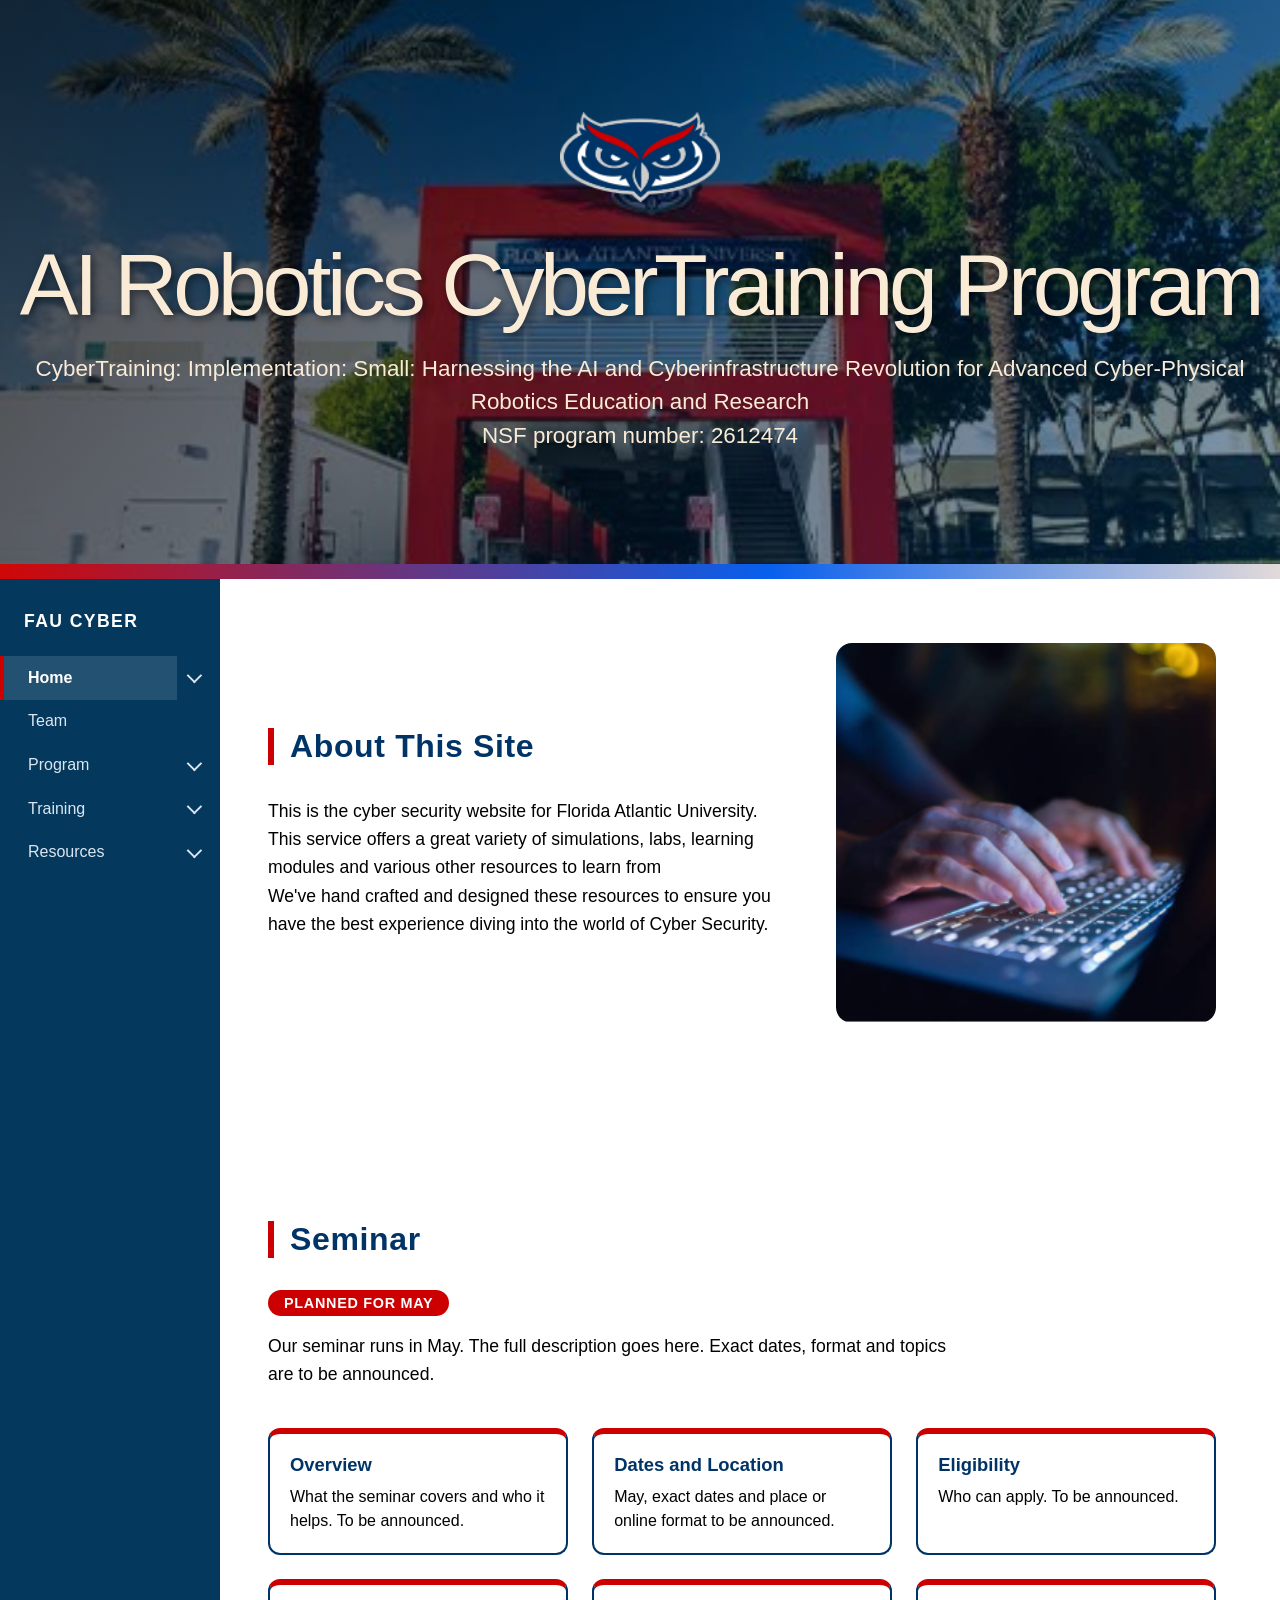
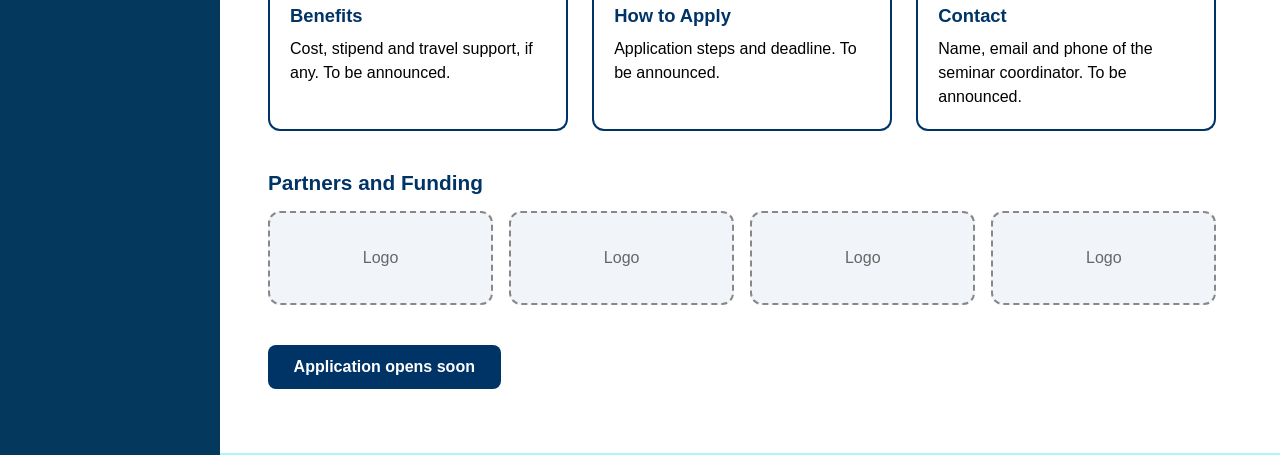
==== index.html @ 9feddc98 "Fix HTML encoding issues in index.html" ====
<!DOCTYPE html>
<html lang="en">
<head>
  <meta charset="utf-8">
  <meta name="viewport" content="width=device-width, initial-scale=1, viewport-fit=cover">
  <title>AI Robotics CyberTraining Program</title>
  <link rel="stylesheet" href="home_screen.css">
  <link rel="stylesheet" href="sidebar_code.css">
  <link rel="stylesheet" href="seminar.css">
</head>

<body>
  <!-- Header / Banner. id="top" is where the Home link jumps to. -->
  <header class="banner-top" id="top">
    <div class="banner-theme">
      <img class="banner-logo" src="owlhead-logo.png" alt="FAU Owls logo">
      <h1 class="banner-title">AI Robotics CyberTraining Program</h1>
      <p class="banner-subtitle">CyberTraining: Implementation: Small: Harnessing the AI and Cyberinfrastructure Revolution for Advanced Cyber-Physical Robotics Education and Research</p>
      <p class="banner-subtitle">NSF program number: 2612474</p>
    </div>
  </header>
  <div class="bar"></div>

  <div class="page-body">
    <!-- Side Bar Content -->
    <nav class="side-nav" aria-label="Main navigation">
      <p class="nav-heading">FAU Cyber</p>
      <ul class="nav-links">
        <li>
          <details class="nav-dropdown">
            <summary><a href="index.html#top">Home</a></summary>
            <ul class="nav-sub">
              <li><a href="index.html#description">About</a></li>
              <li><a href="index.html#seminar">Seminar</a></li>
              <li><a href="ProjectStructure.html">Project Structure</a></li>
            </ul>
          </details>
        </li>
        <li><a href="Team.html">Team</a></li>
        <li>
          <details class="nav-dropdown">
            <summary><a href="Program.html">Program</a></summary>
            <ul class="nav-sub">
              <li><a href="Program.html#program-2027">2027</a></li>
            </ul>
          </details>
        </li>
        <li>
          <details class="nav-dropdown">
            <summary><a href="Training.html">Training</a></summary>
            <ul class="nav-sub">
              <li><a href="LabSimulation.html">Labs</a></li>
              <li><a href="Capstone.html">Capstone Design</a></li>
            </ul>
          </details>
        </li>
        <li>
          <details class="nav-dropdown">
            <summary><a href="Resources.html">Resources</a></summary>
            <ul class="nav-sub">
              <li><a href="SourceCode.html">Source Code</a></li>
            </ul>
          </details>
        </li>
      </ul>
    </nav>

    <main class="page-content">
      <!-- Description Section -->
      <section class="desc-section" id="description">
        <div>
          <h2 class="desc-title">About This Site</h2>
          <p class="desc-par0">This is the cyber security website for Florida Atlantic University. This service offers a great variety of simulations, labs, learning modules and various other resources to learn from</p>
          <p class="desc-par0">We've hand crafted and designed these resources to ensure you have the best experience diving into the world of Cyber Security.</p>
        </div>
        <img class="desc-pic0" src="Temp-Stock-Photo-Getty-Image.png" alt="Hands typing on a laptop keyboard">
      </section>

      <!-- Seminar Section. Every box is a placeholder until the details arrive. -->
      <section class="seminar-section" id="seminar">
        <h2 class="desc-title">Seminar</h2>
        <p class="seminar-tag">Planned for May</p>
        <p class="seminar-intro">Our seminar runs in May. The full description goes here. Exact dates, format and topics are to be announced.</p>

        <div class="seminar-grid">
          <article class="seminar-card">
            <h3>Overview</h3>
            <p>What the seminar covers and who it helps. To be announced.</p>
          </article>
          <article class="seminar-card">
            <h3>Dates and Location</h3>
            <p>May, exact dates and place or online format to be announced.</p>
          </article>
          <article class="seminar-card">
            <h3>Eligibility</h3>
            <p>Who can apply. To be announced.</p>
          </article>
          <article class="seminar-card">
            <h3>Benefits</h3>
            <p>Cost, stipend and travel support, if any. To be announced.</p>
          </article>
          <article class="seminar-card">
            <h3>How to Apply</h3>
            <p>Application steps and deadline. To be announced.</p>
          </article>
          <article class="seminar-card">
            <h3>Contact</h3>
            <p>Name, email and phone of the seminar coordinator. To be announced.</p>
          </article>
        </div>

        <h3 class="seminar-subtitle">Partners and Funding</h3>
        <div class="seminar-logos">
          <div class="seminar-logo-box">Logo</div>
          <div class="seminar-logo-box">Logo</div>
          <div class="seminar-logo-box">Logo</div>
          <div class="seminar-logo-box">Logo</div>
        </div>

        <span class="web-button disabled">Application opens soon</span>
      </section>

      <div class="bar2"></div>
    </main>
  </div>

  <script src="nav.js"></script>
</body>
</html>
---- home_screen.css ----
/* Body Rules, need to be */
:root {
  --nav-width: 220px;
}
html {
  scroll-behavior: smooth;
}
body {
  margin: 0;
  font-family: Arial, Helvetica, sans-serif;
}

/* Banner */
.banner-theme {
  align-items: center;
  justify-content: center;
  text-align: center;
  position: relative;
  flex-direction: column;
  display: flex;
  min-height: 500px;
  padding: 2rem 1rem;
  background-image: linear-gradient(135deg, rgba(0, 0, 0, 0.75) 0%, rgba(0, 10, 26, 0.6) 40%, rgba(1, 49, 94, 0.5) 100%), url("FAU_Breeze.jpg");
  background-size: cover;
  background-repeat: no-repeat;
  background-position: center;
}

.banner-tag {
  display: inline-block;
  padding: 0.35rem 1.25rem;
  background-color: rgba(255, 255, 255, 0.15);
  border: 1px solid rgba(255, 255, 255, 0.25);
  border-radius: 50px;
  font-size: 0.875rem;
  font-weight: 500;
  margin-bottom: 1.25rem;
  backdrop-filter: blur(4px);
}

.banner-title {
  font-size: clamp(2.5rem, 8vw, 5.5rem);
  font-weight: 500;
  text-shadow: 2.5px 2.5px 8px rgba(0, 0, 0, 0.5);
  color: antiquewhite;
  margin: 0 0 1rem 0;
  letter-spacing: -0.05em;
  text-transform: capitalize;
}

.banner-subtitle {
  font-size: clamp(1rem, 2.5vw, 1.4rem);
  color: antiquewhite;
  line-height: 1.5;
  max-width: 3000px;
  margin: 0 auto;
}

.banner-logo {
  height: 90px;
  width: auto;
  margin-bottom: 2rem;
}

.alt-banner-theme{
  align-items: normal;
  text-align:left; 
  position: relative;
  flex-direction: row;
  display: flex;
  background-color: #003366;
  padding: 2rem 1rem;
  max-height:50px;
}
.alt-banner-title{
  font-size: clamp(1rem, 1vw, 1rem);
  color: antiquewhite;
  position: left;
  margin: 0 auto;
}

.alt-banner-logo {
  height: 25px;
  width: auto;
  margin-bottom: 2rem;
}

.desc-par + .desc-par {
  margin-top: 1rem;
}

/* Page-body bar */
.page-body {
  display: grid;
  grid-template-columns: var(--nav-width) minmax(0, 1fr);
  align-items: start;
  background: linear-gradient(to right, rgb(4, 57, 93) var(--nav-width), white var(--nav-width));
}
.page-content {
  min-width: 0;
}

/* Dividing bar */
.bar {
  width: 100%;
  height: 15px;
  background: linear-gradient(90deg, rgb(208, 7, 7) 0%, rgb(8, 95, 237) 60%, rgb(226, 218, 218) 100%);
}
.bar2{ /* Used to divide sections for descriptions */
  width: 100%;
  height: 2px;
  background: rgb(172, 245, 250);
}

/* Description Section */
.desc-section {
  --space-left: 3rem;
  --space-right: 6%;
  --pic-size: 380px;         /* picture width */
  --text-max: 560px;         /* the widest the text column can get */
  --column-gap: 3rem;
  --vertical-align: center;

  display: grid;
  grid-template-columns: minmax(280px, var(--text-max)) var(--pic-size);
  justify-content: start;
  column-gap: var(--column-gap);
  align-items: var(--vertical-align);
  align-content: start;
  padding: 4rem var(--space-right) 4rem var(--space-left);
  min-height: 50vh;
  background: white;
}
.desc-title {
  font-size: clamp(1.5rem, 3vw, 2rem);
  font-weight: 700;
  color: #003366;
  text-transform: none;
  letter-spacing: 0.02em;
  width: fit-content;
  background: none;
  padding: 0 0 0 1rem;
  margin: 0 0 2rem 0;
  border-left: 6px solid #cc0000;
}
.desc-par0 {
  font-size: 1.1rem;
  line-height: 1.6;
  text-align: left;
  margin: 0;
}
.desc-pic0 {
  width: 100%;
  aspect-ratio: 1 / 1;
  object-fit: cover;
  object-position: center;
  border-radius: 16px;
}

/* Training Section */
.info-section {
  padding: 4rem 6% 4rem 3rem;
  min-height: 60vh;   /* tall enough to reach the middle of the screen, so the nav link lights up */
  background: white;
}

/* Link that looks like a button */
.web-button {
  display: inline-block;
  padding: 0.8rem 1.6rem;
  background: #003366;
  color: white;
  font-weight: 700;
  text-decoration: none;
  border-radius: 8px;
  transition: background-color 0.2s;
}

.web-button:hover {
  background: #cc0000;
}

/* Phones: stack everything and drop the side space */
@media (max-width: 800px) {
  .page-body {
    grid-template-columns: 1fr;
    background: white;
  }
  .desc-section {
    --space-left: 1.5rem;
    --space-right: 1.5rem;
    grid-template-columns: 1fr;
    row-gap: 2rem;
  }
}
---- sidebar_code.css ----
/* Desktop sidebar */
.side-nav {
  position: sticky;
  top: 0;
  height: 100vh;
  overflow-y: auto;
  padding: 2rem 0;
  background: rgb(4, 57, 93);
}
.nav-heading {
  margin: 0 0 1.5rem 0;
  padding: 0 1.5rem;
  color: white;
  font-size: 1.1rem;
  font-weight: 700;
  letter-spacing: 0.08em;
  text-transform: uppercase;
}
.nav-links {
  list-style: none;
  margin: 0;
  padding: 0;
}
.nav-links a {
  display: block;
  padding: 0.8rem 1.5rem;
  color: #dce6f2;
  text-decoration: none;
  border-left: 4px solid transparent;
  transition: background-color 0.2s, color 0.2s;
}
.nav-links a:hover {
  background: rgba(255, 255, 255, 0.1);
  color: white;
}
.nav-links a:focus-visible {
  outline: 2px solid white;
  outline-offset: -4px;
}
.nav-links a.active {
  background: rgba(255, 255, 255, 0.12);
  border-left-color: #cc0000;
  color: white;
  font-weight: 700;
}

/* Dropdown groups */
.nav-dropdown > summary {
  display: flex;
  align-items: center;
  list-style: none;
  cursor: pointer;
}
.nav-dropdown > summary::-webkit-details-marker {
  display: none;
}
.nav-dropdown > summary:hover {
  background: rgba(255, 255, 255, 0.1);
}
.nav-dropdown > summary:focus-visible {
  outline: 2px solid white;
  outline-offset: -4px;
}
.nav-dropdown > summary a {
  flex: 1;
}
.nav-dropdown > summary::after {
  content: "";
  width: 0.55rem;
  height: 0.55rem;
  margin: 0 1.25rem 0.25rem 0.75rem;
  border-right: 2px solid #dce6f2;
  border-bottom: 2px solid #dce6f2;
  transform: rotate(45deg);
  transition: transform 0.2s;
}
.nav-dropdown[open] > summary::after {
  margin: 0.25rem 1.25rem 0 0.75rem;
  transform: rotate(225deg);
}
.nav-sub {
  list-style: none;
  margin: 0;
  padding: 0;
  background: rgba(0, 0, 0, 0.18);
}
.nav-links .nav-sub a {
  padding: 0.6rem 1.5rem 0.6rem 2.5rem;
  font-size: 0.95rem;
}

/* Phones: sidebar becomes a bar at the top */
@media (max-width: 800px) {
  .side-nav {
    position: static;
    height: auto;
    overflow-y: visible;
    padding: 1rem 0 0 0;
    border-bottom: 4px solid #cc0000;
  }
  .nav-heading {
    margin-bottom: 0.5rem;
  }
  .nav-links {
    display: flex;
    flex-wrap: wrap;
  }
  .nav-links a {
    padding: 0.6rem 1rem;
    border-left: none;
    border-bottom: 3px solid transparent;
  }
  .nav-links a.active {
    border-bottom-color: #cc0000;
  }
  .nav-links .nav-sub a {
    padding-left: 1.5rem;
  }
}
---- seminar.css ----
.seminar-section {
  padding: 4rem 6% 4rem 3rem;
  min-height: 60vh;
  background: white;
}

.seminar-tag {
  display: inline-block;
  margin: 0 0 1rem 0;
  padding: 0.3rem 1rem;
  background: #cc0000;
  color: white;
  font-size: 0.9rem;
  font-weight: 700;
  letter-spacing: 0.05em;
  text-transform: uppercase;
  border-radius: 999px;
}

.seminar-intro {
  max-width: 700px;
  margin: 0 0 2.5rem 0;
  font-size: 1.1rem;
  line-height: 1.6;
}

.seminar-subtitle {
  margin: 0 0 1rem 0;
  color: #003366;
  font-size: 1.3rem;
}

/* Six info cards in a grid that wraps on small screens */
.seminar-grid {
  display: grid;
  grid-template-columns: repeat(auto-fit, minmax(260px, 1fr));
  gap: 1.5rem;
  max-width: 1000px;
  margin: 0 0 2.5rem 0;
}

.seminar-card {
  padding: 1.25rem;
  background: white;
  border: 2px solid #003366;
  border-top: 6px solid #cc0000;
  border-radius: 12px;
}

.seminar-card h3 {
  margin: 0 0 0.6rem 0;
  color: #003366;
  font-size: 1.15rem;
}

.seminar-card p {
  margin: 0;
  line-height: 1.5;
}

/* Schedule table */
.seminar-table-wrap {
  max-width: 1000px;
  margin: 0 0 2.5rem 0;
  overflow-x: auto;
}

.seminar-table {
  width: 100%;
  border-collapse: separate;
  border-spacing: 0;
  border: 2px solid #003366;
  border-radius: 12px;
  overflow: hidden;
}

.seminar-table th {
  padding: 0.8rem 1rem;
  background: #003366;
  color: white;
  text-align: left;
}

.seminar-table td {
  padding: 0.8rem 1rem;
  border-top: 1px solid #dce6f2;
}

.seminar-table tbody tr:nth-child(even) {
  background: #f1f5fa;
}

/* Logo placeholders */
.seminar-logos {
  display: grid;
  grid-template-columns: repeat(auto-fit, minmax(160px, 1fr));
  gap: 1rem;
  max-width: 1000px;
  margin: 0 0 2.5rem 0;
}

.seminar-logo-box {
  display: flex;
  align-items: center;
  justify-content: center;
  height: 90px;
  background: #f1f5fa;
  border: 2px dashed #888;
  border-radius: 12px;
  color: #666;
}
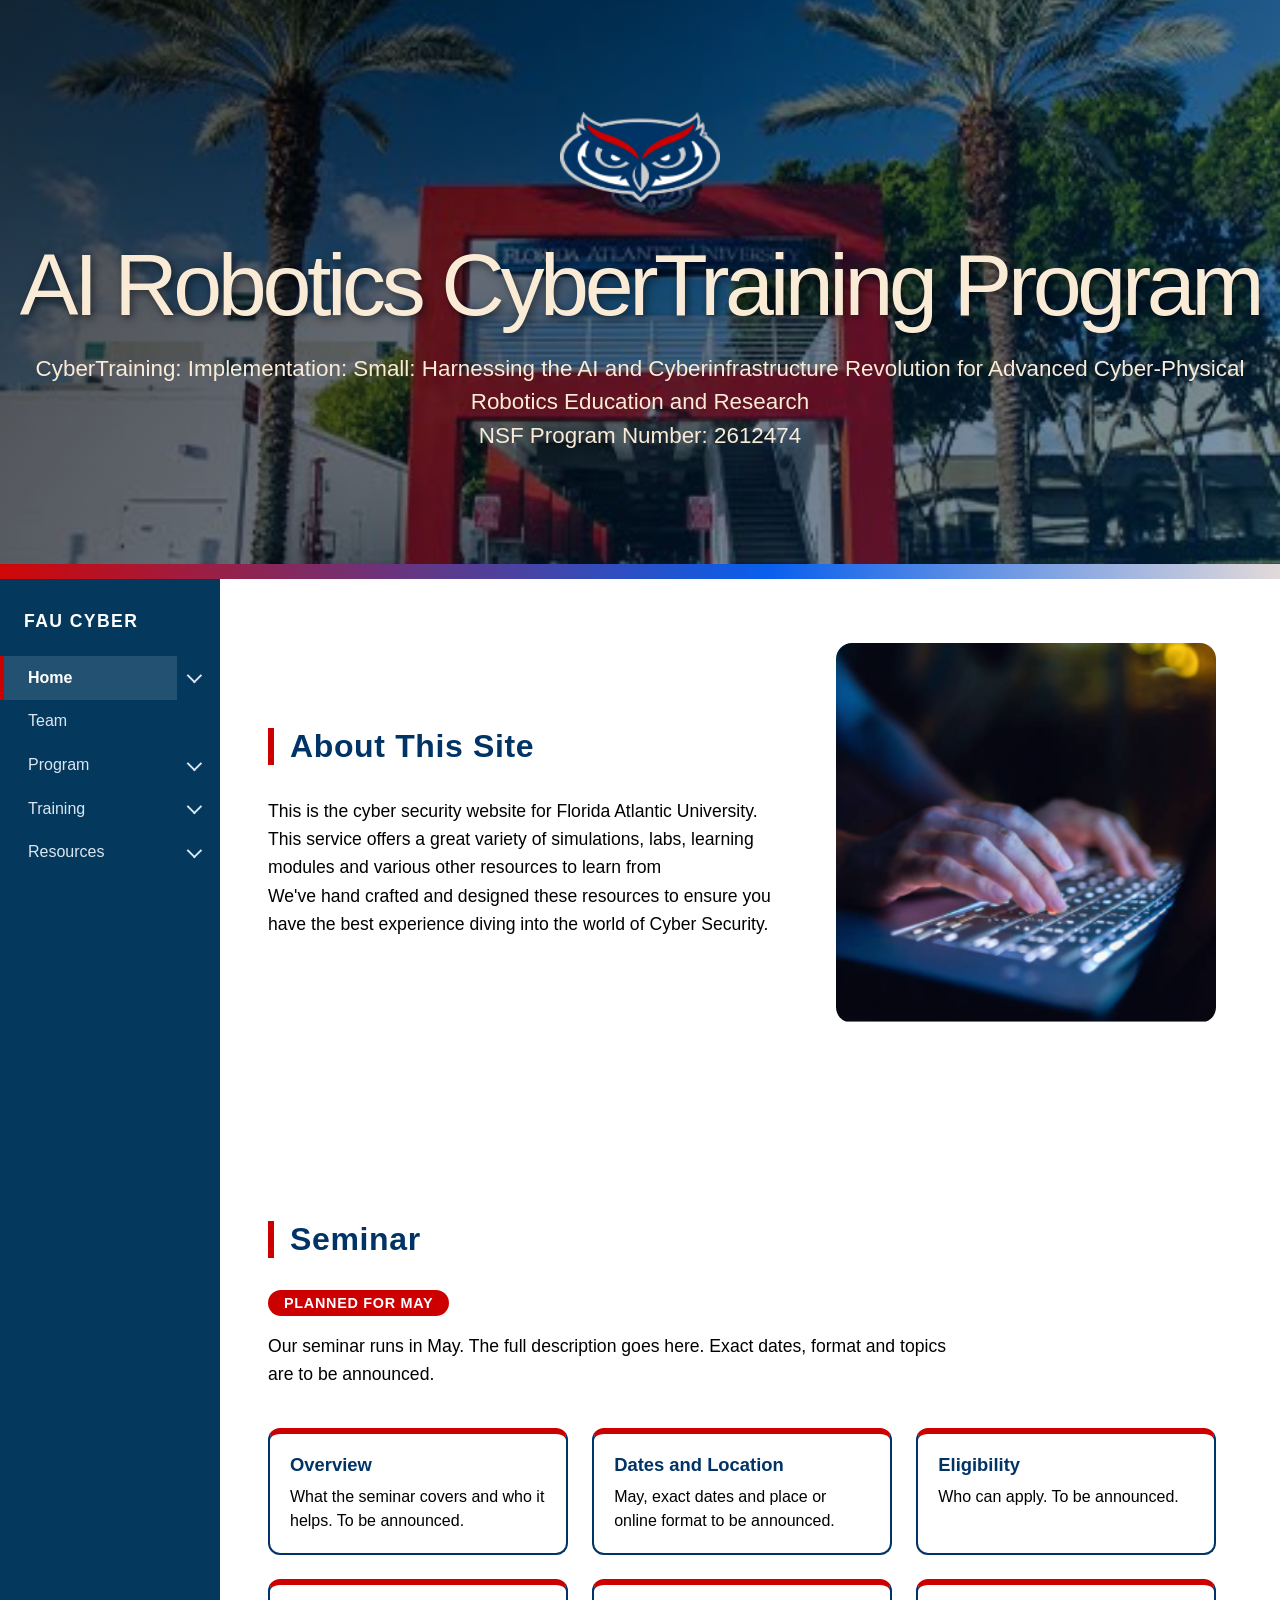
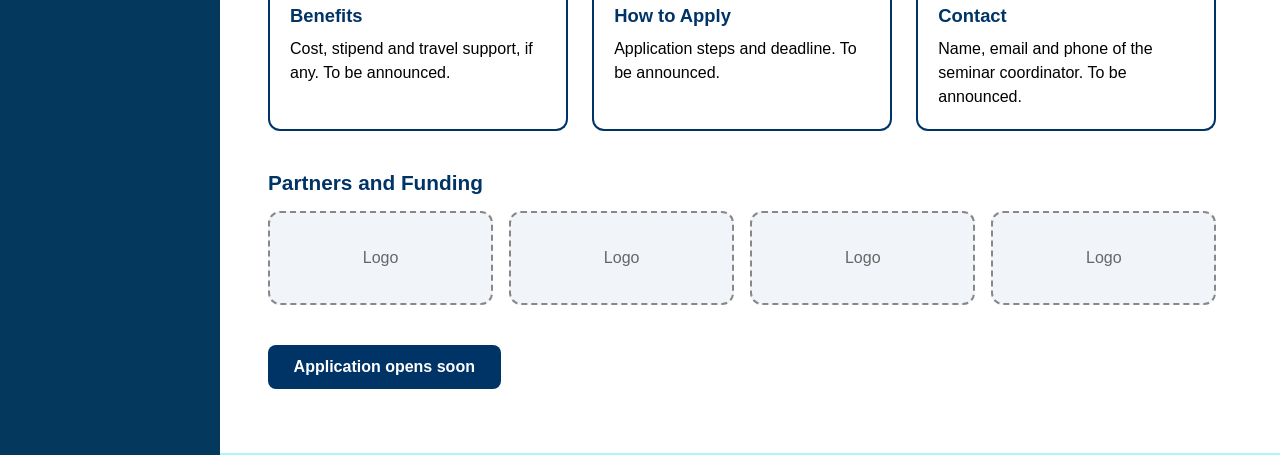
==== commit 620ae48f: "Fix HTML encoding issues in index.html" ====
--- a/index.html
+++ b/index.html
@@ -16,7 +16,7 @@
       <img class="banner-logo" src="owlhead-logo.png" alt="FAU Owls logo">
       <h1 class="banner-title">AI Robotics CyberTraining Program</h1>
       <p class="banner-subtitle">CyberTraining: Implementation: Small: Harnessing the AI and Cyberinfrastructure Revolution for Advanced Cyber-Physical Robotics Education and Research</p>
-      <p class="banner-subtitle">NSF program number: 2612474</p>
+      <p class="banner-subtitle">NSF Program Number: 2612474</p>
     </div>
   </header>
   <div class="bar"></div>
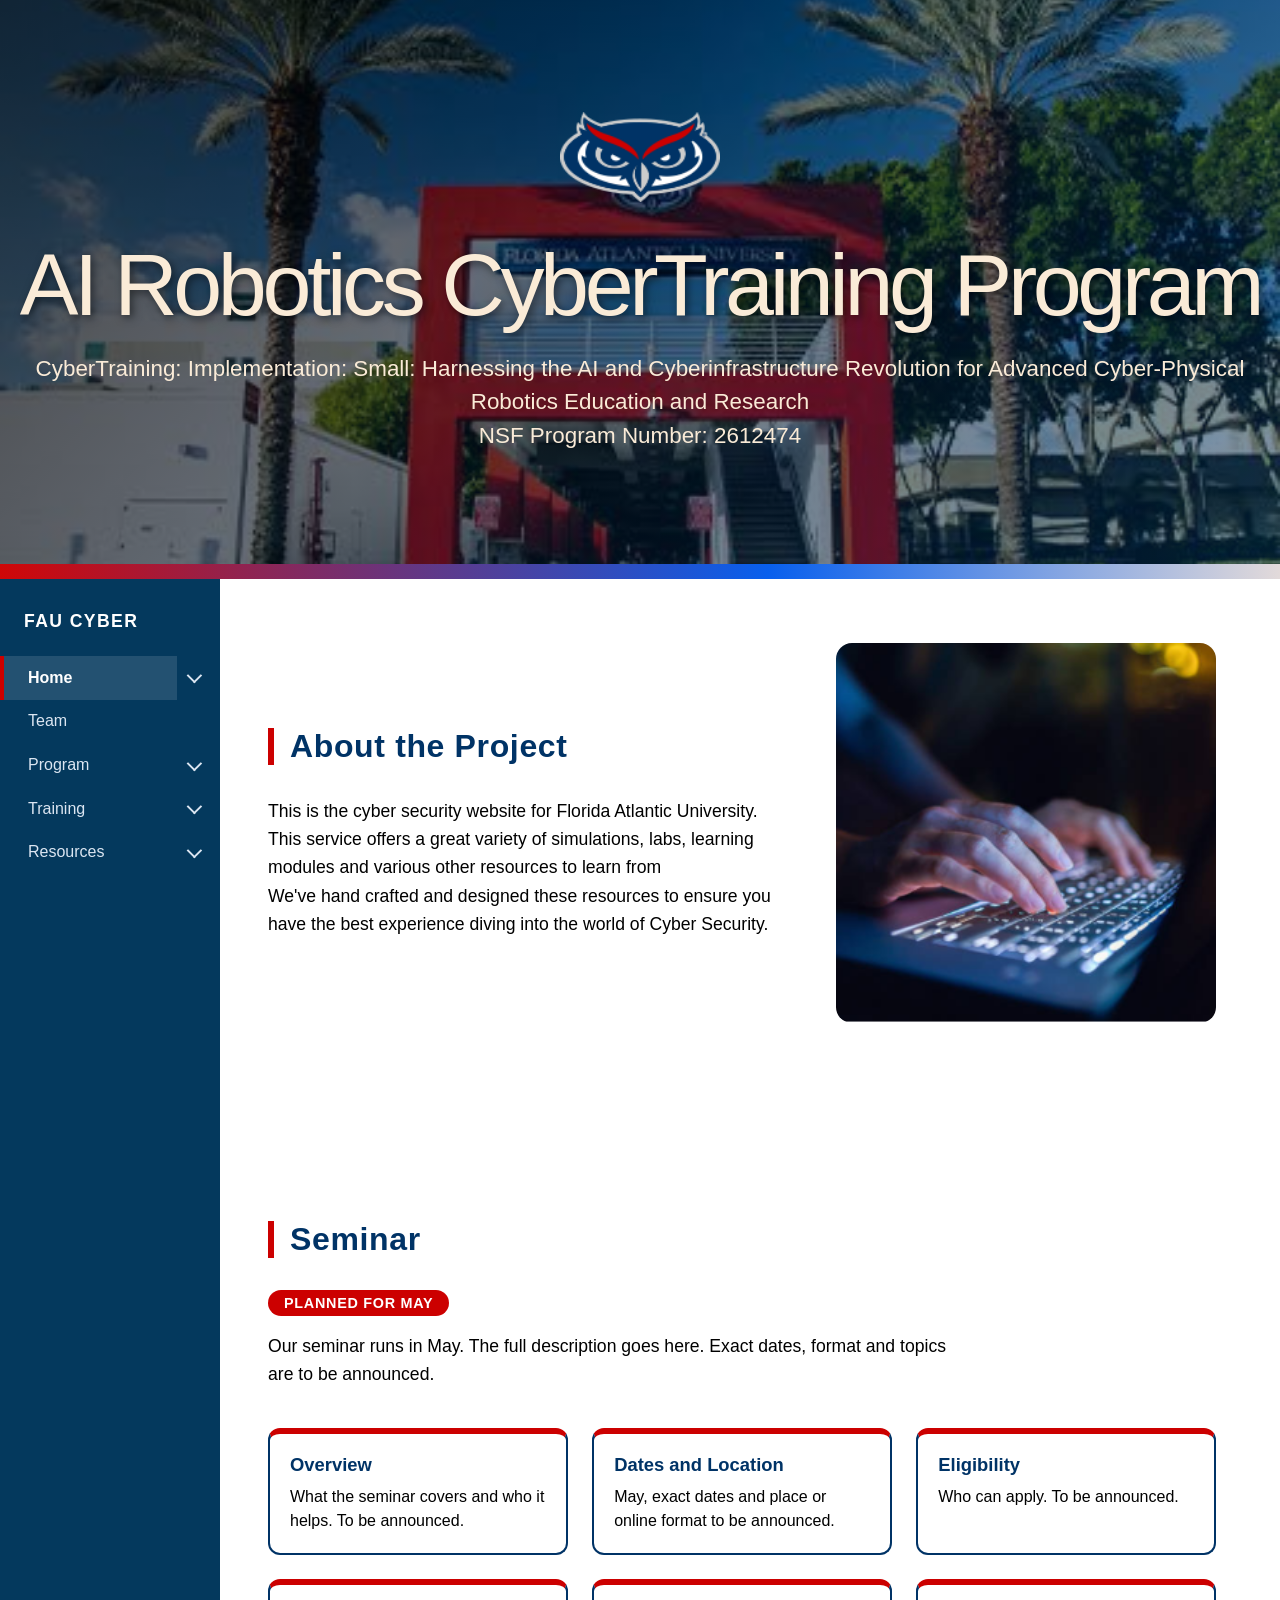
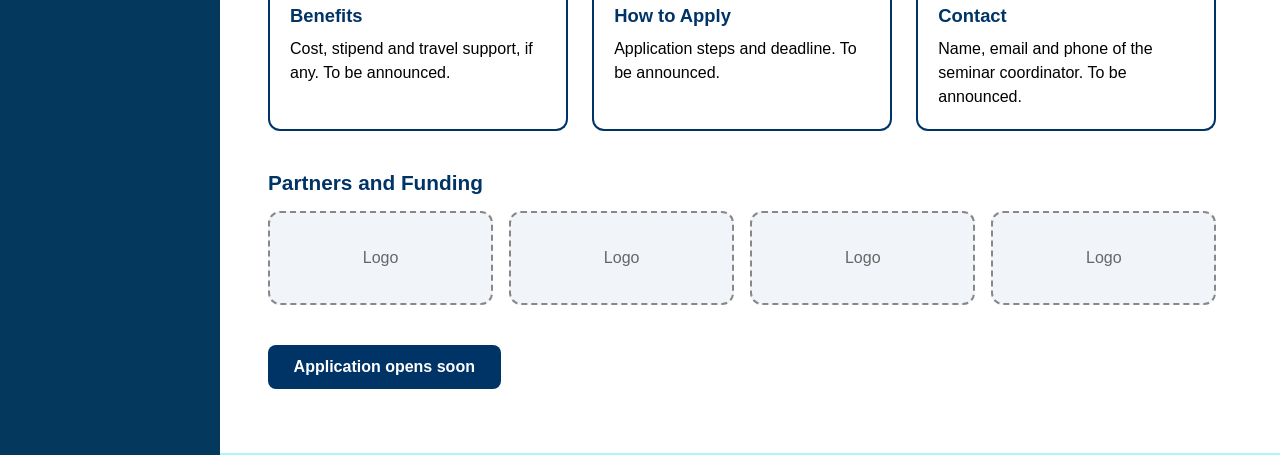
==== commit b4692ab9: "Modify About section title and content Updated the About section title and adjusted the content for " ====
--- a/index.html
+++ b/index.html
@@ -69,7 +69,7 @@
       <!-- Description Section -->
       <section class="desc-section" id="description">
         <div>
-          <h2 class="desc-title">About This Site</h2>
+          <h2 class="desc-title">About the Project</h2>
           <p class="desc-par0">This is the cyber security website for Florida Atlantic University. This service offers a great variety of simulations, labs, learning modules and various other resources to learn from</p>
           <p class="desc-par0">We've hand crafted and designed these resources to ensure you have the best experience diving into the world of Cyber Security.</p>
         </div>
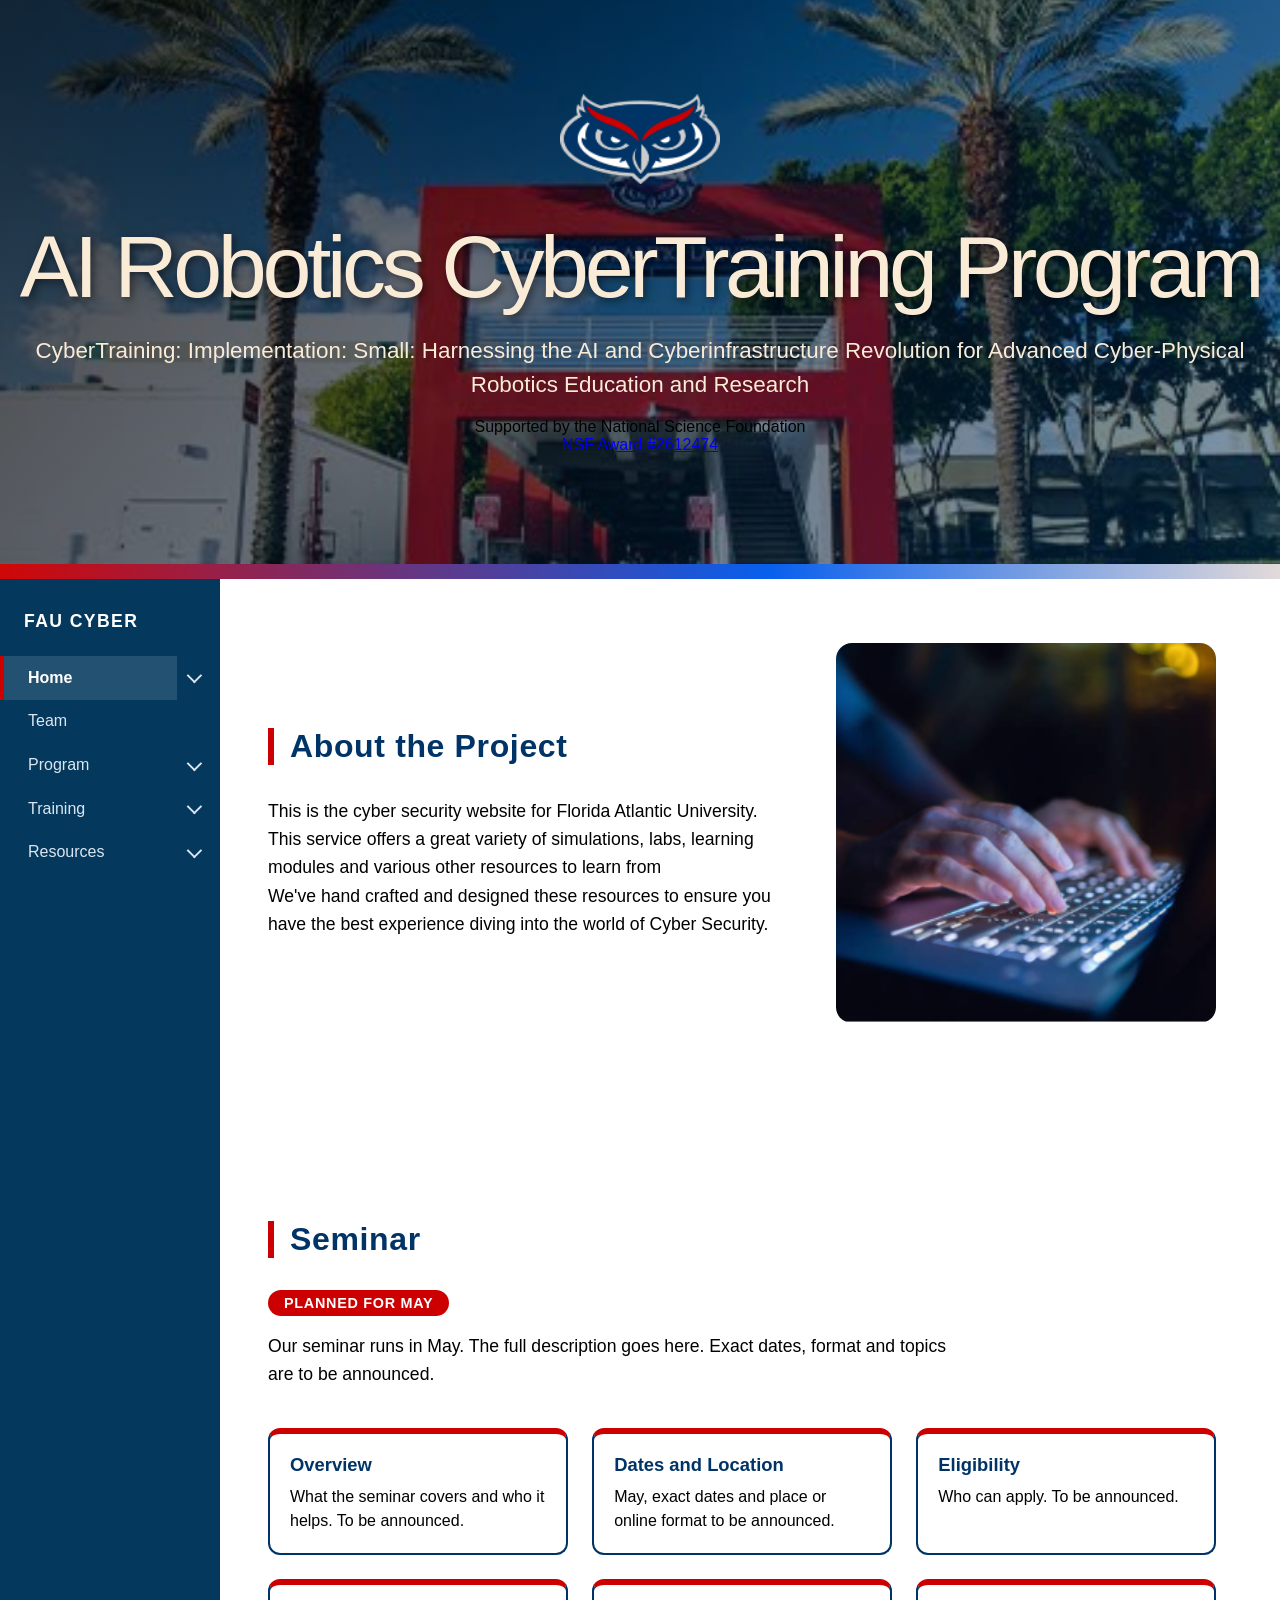
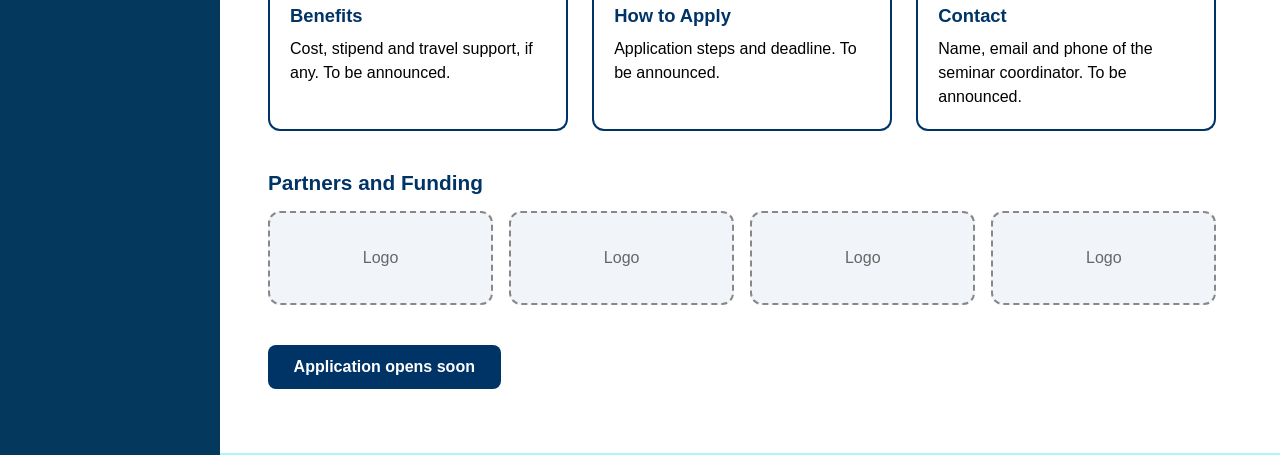
==== commit bb489a64: "Add NSF award details to the header section Added NSF award information to the header." ====
--- a/index.html
+++ b/index.html
@@ -16,7 +16,13 @@
       <img class="banner-logo" src="owlhead-logo.png" alt="FAU Owls logo">
       <h1 class="banner-title">AI Robotics CyberTraining Program</h1>
       <p class="banner-subtitle">CyberTraining: Implementation: Small: Harnessing the AI and Cyberinfrastructure Revolution for Advanced Cyber-Physical Robotics Education and Research</p>
-      <p class="banner-subtitle">NSF Program Number: 2612474</p>
+      <p class="banner-award">
+  Supported by the National Science Foundation<br>
+  <a href="https://www.nsf.gov/awardsearch/show-award?AWD_ID=2612474"
+     target="_blank" rel="noopener noreferrer">
+    NSF Award #2612474
+  </a>
+</p>
     </div>
   </header>
   <div class="bar"></div>
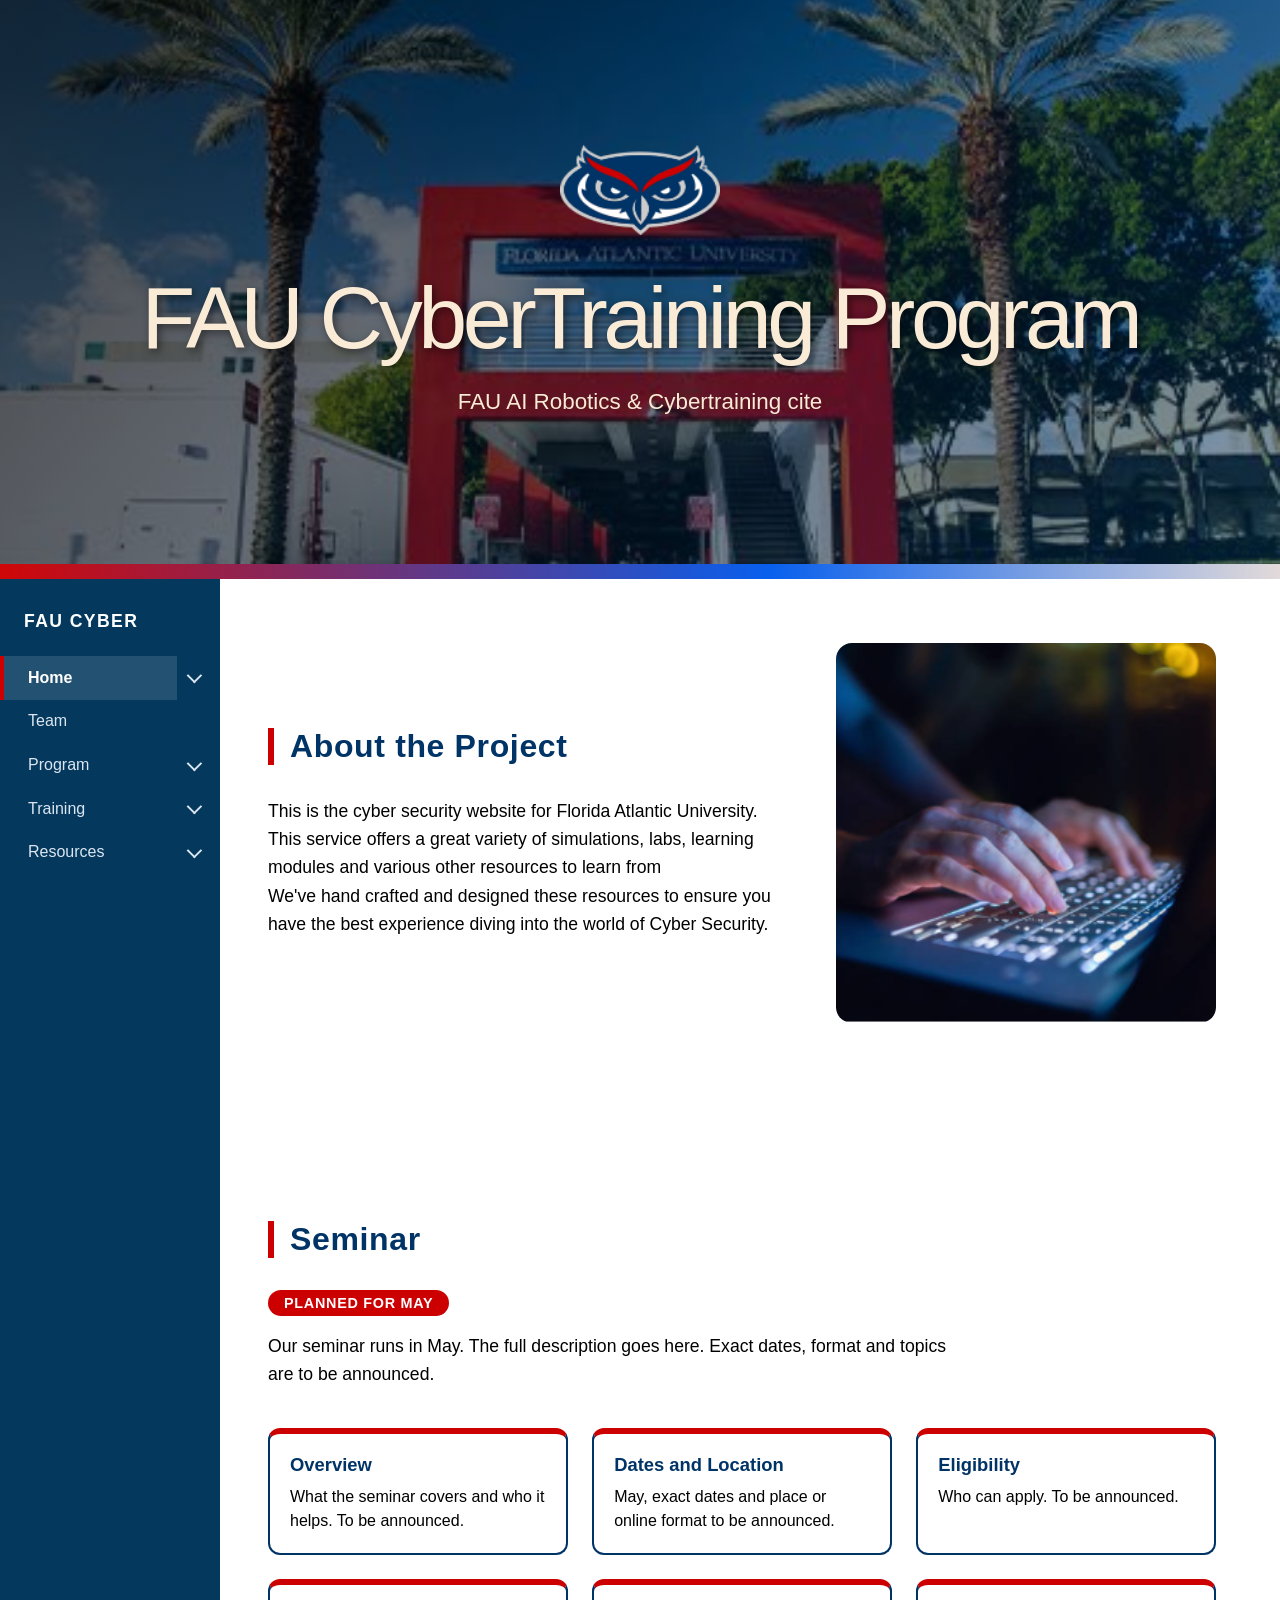
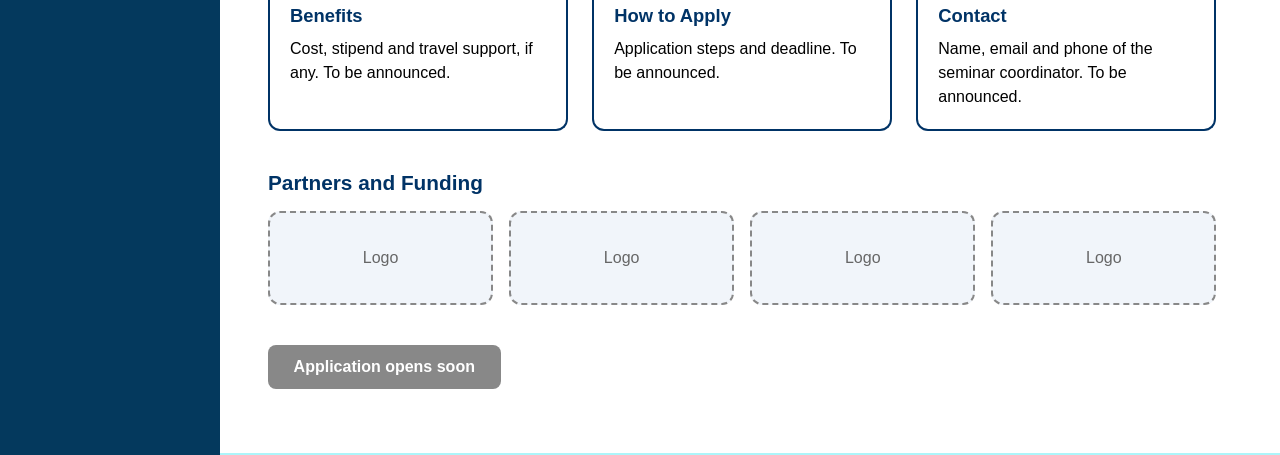
==== commit aa649c74: "Fix header title and subtitle in index.html" ====
--- a/index.html
+++ b/index.html
@@ -14,15 +14,8 @@
   <header class="banner-top" id="top">
     <div class="banner-theme">
       <img class="banner-logo" src="owlhead-logo.png" alt="FAU Owls logo">
-      <h1 class="banner-title">AI Robotics CyberTraining Program</h1>
-      <p class="banner-subtitle">CyberTraining: Implementation: Small: Harnessing the AI and Cyberinfrastructure Revolution for Advanced Cyber-Physical Robotics Education and Research</p>
-      <p class="banner-award">
-  Supported by the National Science Foundation<br>
-  <a href="https://www.nsf.gov/awardsearch/show-award?AWD_ID=2612474"
-     target="_blank" rel="noopener noreferrer">
-    NSF Award #2612474
-  </a>
-</p>
+      <h1 class="banner-title">FAU CyberTraining Program</h1>
+      <p class="banner-subtitle">FAU AI Robotics & Cybertraining cite</p>
     </div>
   </header>
   <div class="bar"></div>
--- a/home_screen.css
+++ b/home_screen.css
@@ -52,7 +52,7 @@
   font-size: clamp(1rem, 2.5vw, 1.4rem);
   color: antiquewhite;
   line-height: 1.5;
-  max-width: 3000px;
+  max-width: 700px;
   margin: 0 auto;
 }
 
@@ -73,14 +73,14 @@
   max-height:50px;
 }
 .alt-banner-title{
-  font-size: clamp(1rem, 1vw, 1rem);
+  font-size: clamp(2.5rem, 2.5vw, 2.5rem);
   color: antiquewhite;
   position: left;
   margin: 0 auto;
 }
 
 .alt-banner-logo {
-  height: 25px;
+  height: 50px;
   width: auto;
   margin-bottom: 2rem;
 }
@@ -178,6 +178,14 @@
 
 .web-button:hover {
   background: #cc0000;
+}
+
+.web-button.disabled {
+  background: #888;
+  cursor: not-allowed;
+}
+.web-button.disabled:hover {
+  background: #888;
 }
 
 /* Phones: stack everything and drop the side space */
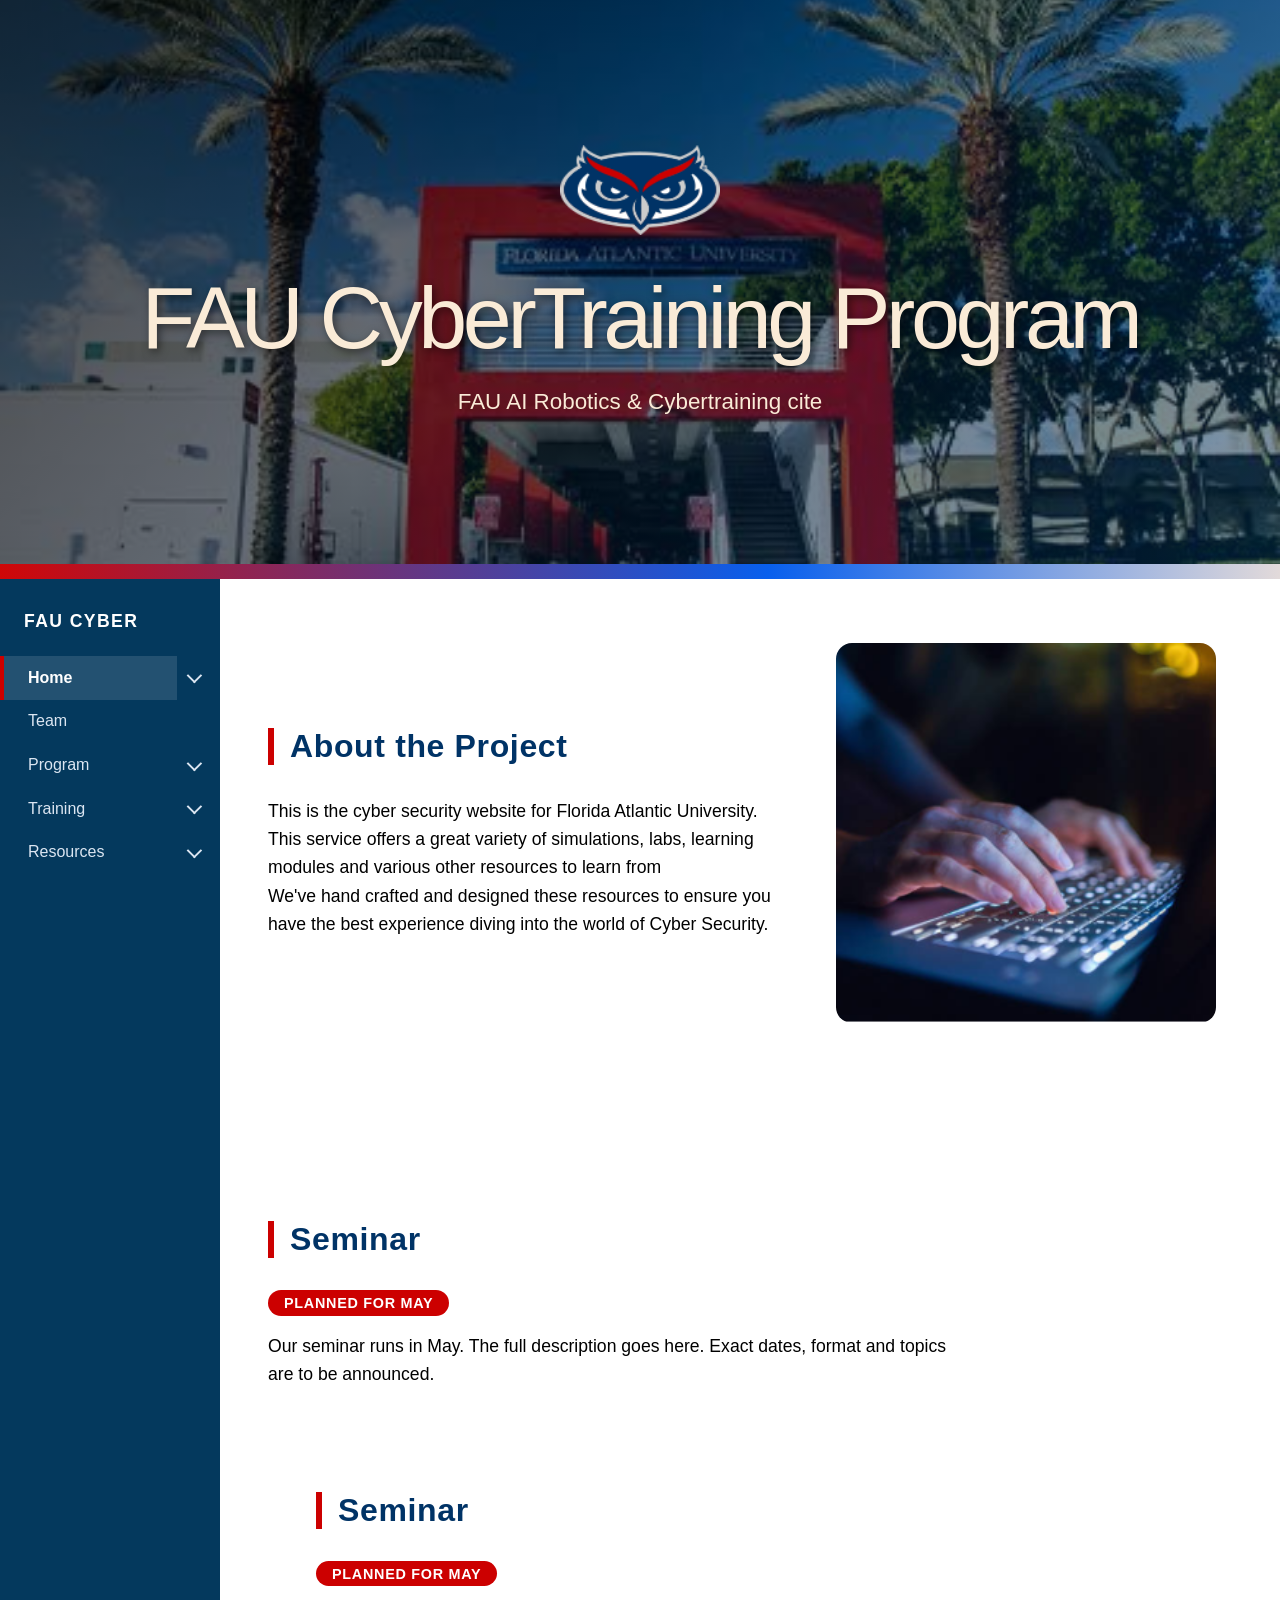
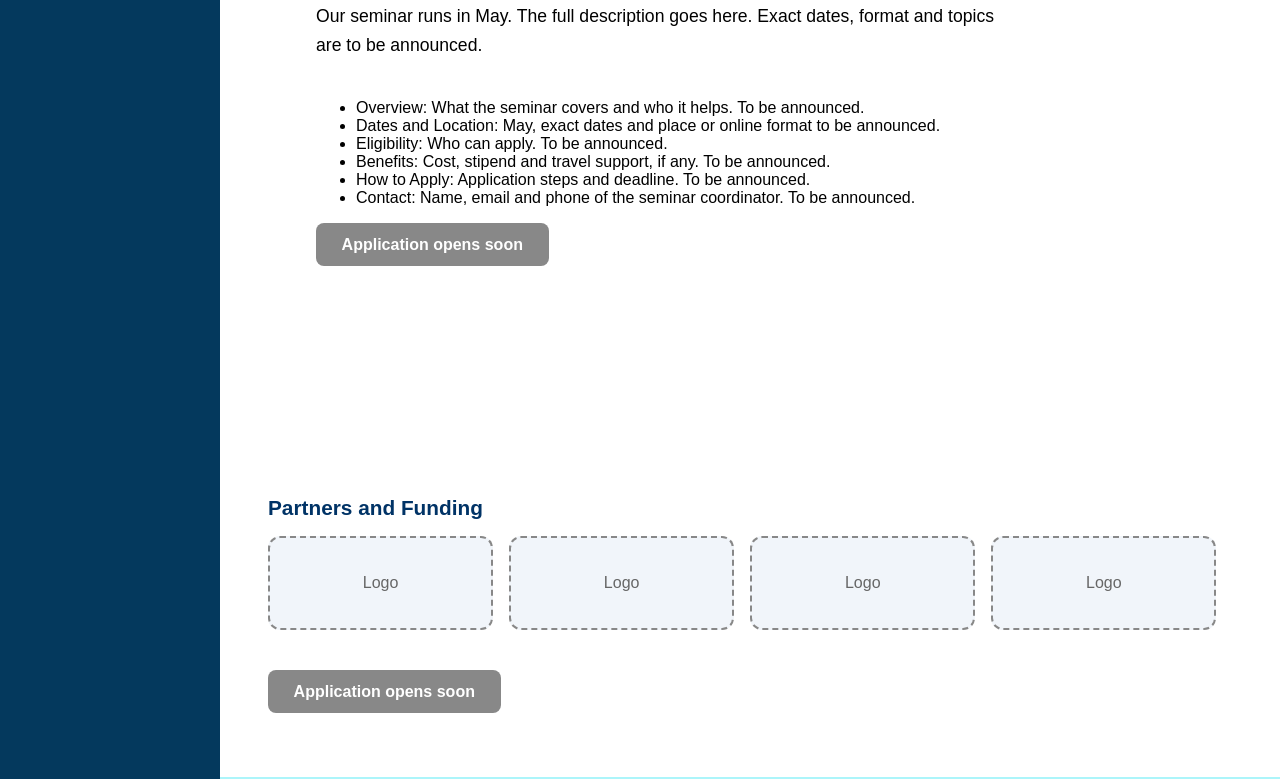
==== commit c4ef9fbb: "Update index.html" ====
--- a/index.html
+++ b/index.html
@@ -81,32 +81,22 @@
         <p class="seminar-tag">Planned for May</p>
         <p class="seminar-intro">Our seminar runs in May. The full description goes here. Exact dates, format and topics are to be announced.</p>
 
-        <div class="seminar-grid">
-          <article class="seminar-card">
-            <h3>Overview</h3>
-            <p>What the seminar covers and who it helps. To be announced.</p>
-          </article>
-          <article class="seminar-card">
-            <h3>Dates and Location</h3>
-            <p>May, exact dates and place or online format to be announced.</p>
-          </article>
-          <article class="seminar-card">
-            <h3>Eligibility</h3>
-            <p>Who can apply. To be announced.</p>
-          </article>
-          <article class="seminar-card">
-            <h3>Benefits</h3>
-            <p>Cost, stipend and travel support, if any. To be announced.</p>
-          </article>
-          <article class="seminar-card">
-            <h3>How to Apply</h3>
-            <p>Application steps and deadline. To be announced.</p>
-          </article>
-          <article class="seminar-card">
-            <h3>Contact</h3>
-            <p>Name, email and phone of the seminar coordinator. To be announced.</p>
-          </article>
-        </div>
+  <section class="seminar-section" id="seminar">
+    <h2 class="desc-title">Seminar</h2>
+    <p class="seminar-tag">Planned for May</p>
+    <p class="seminar-intro">Our seminar runs in May. The full description goes here. Exact dates, format and topics are to be announced.</p>
+
+    <ul class="seminar-list">  
+      <li><span class="seminar-label">Overview:</span> What the seminar covers and who it helps. To be announced.</li>
+      <li><span class="seminar-label">Dates and Location:</span> May, exact dates and place or online format to be announced.</li>
+      <li><span class="seminar-label">Eligibility:</span> Who can apply. To be announced.</li>
+      <li><span class="seminar-label">Benefits:</span> Cost, stipend and travel support, if any. To be announced.</li>
+      <li><span class="seminar-label">How to Apply:</span> Application steps and deadline. To be announced.</li>
+      <li><span class="seminar-label">Contact:</span> Name, email and phone of the seminar coordinator. To be announced.</li>
+    </ul>
+
+    <span class="web-button disabled">Application opens soon</span>
+  </section>
 
         <h3 class="seminar-subtitle">Partners and Funding</h3>
         <div class="seminar-logos">
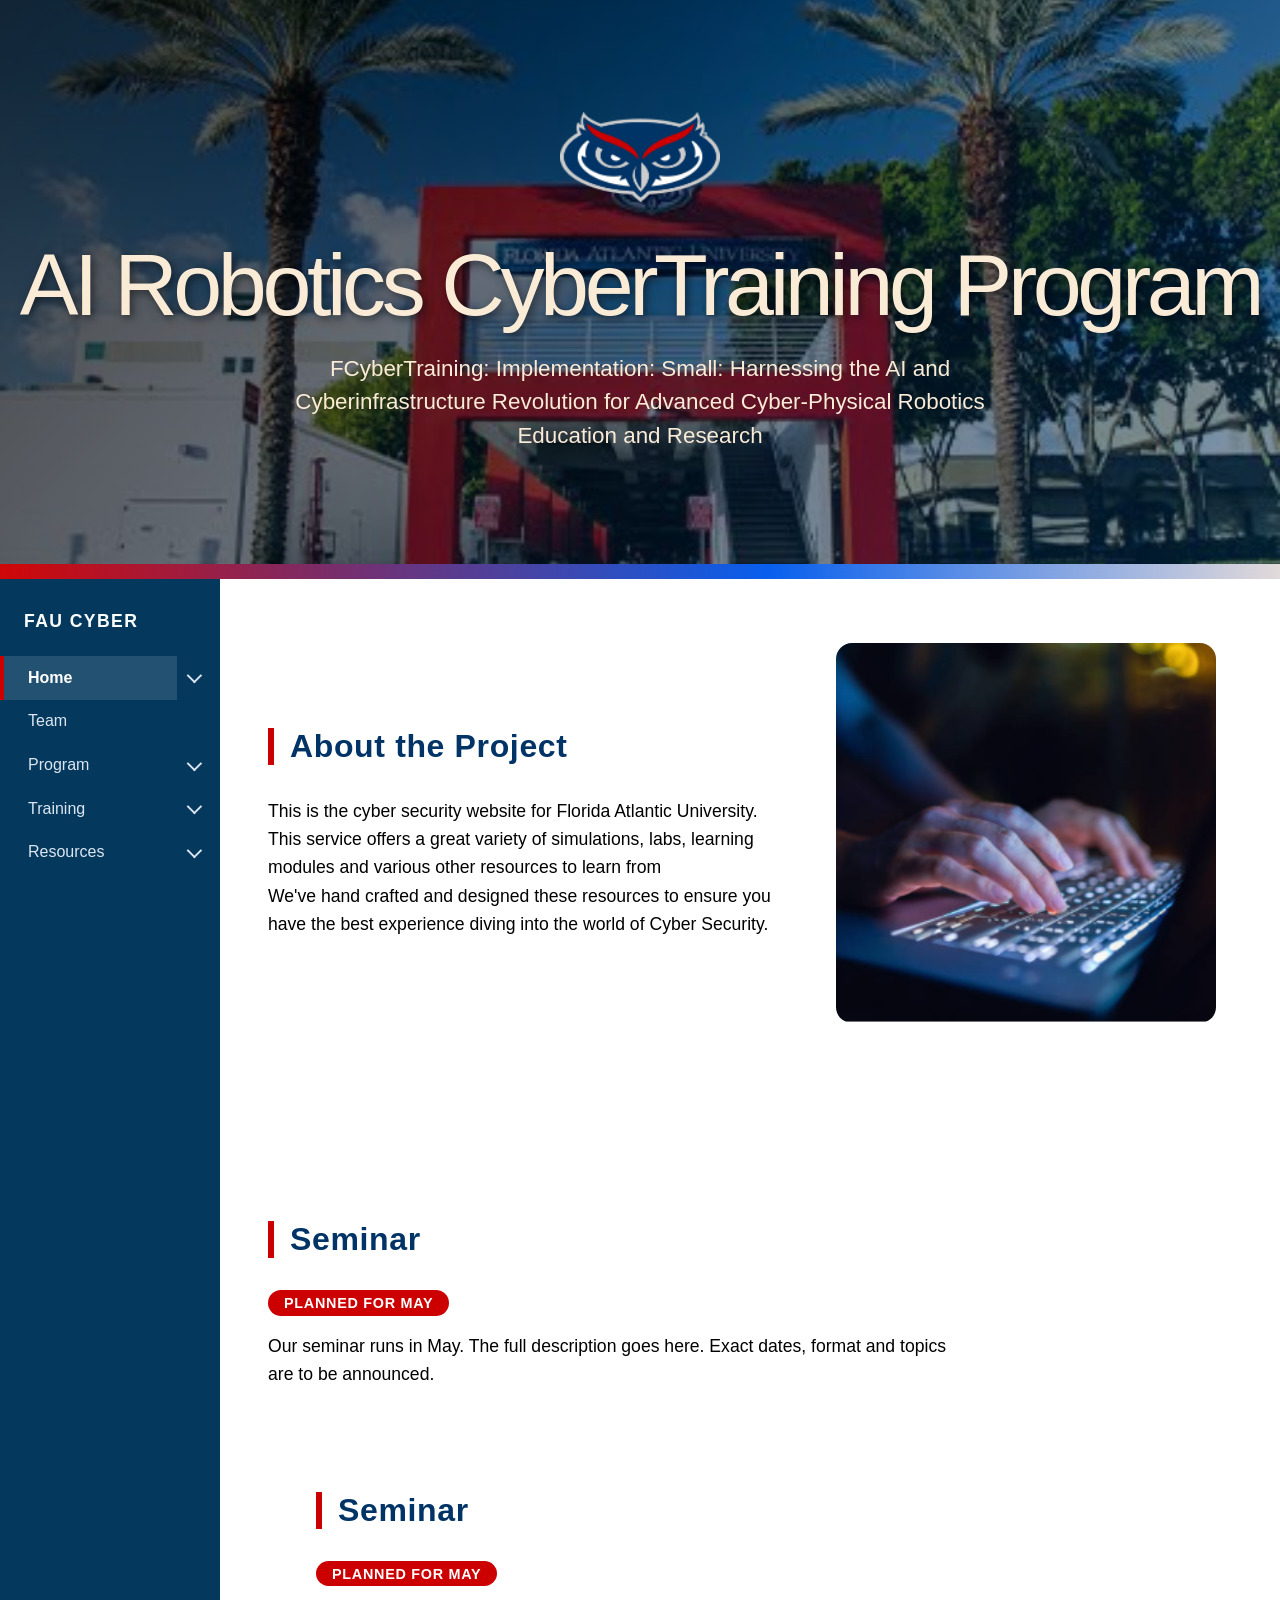
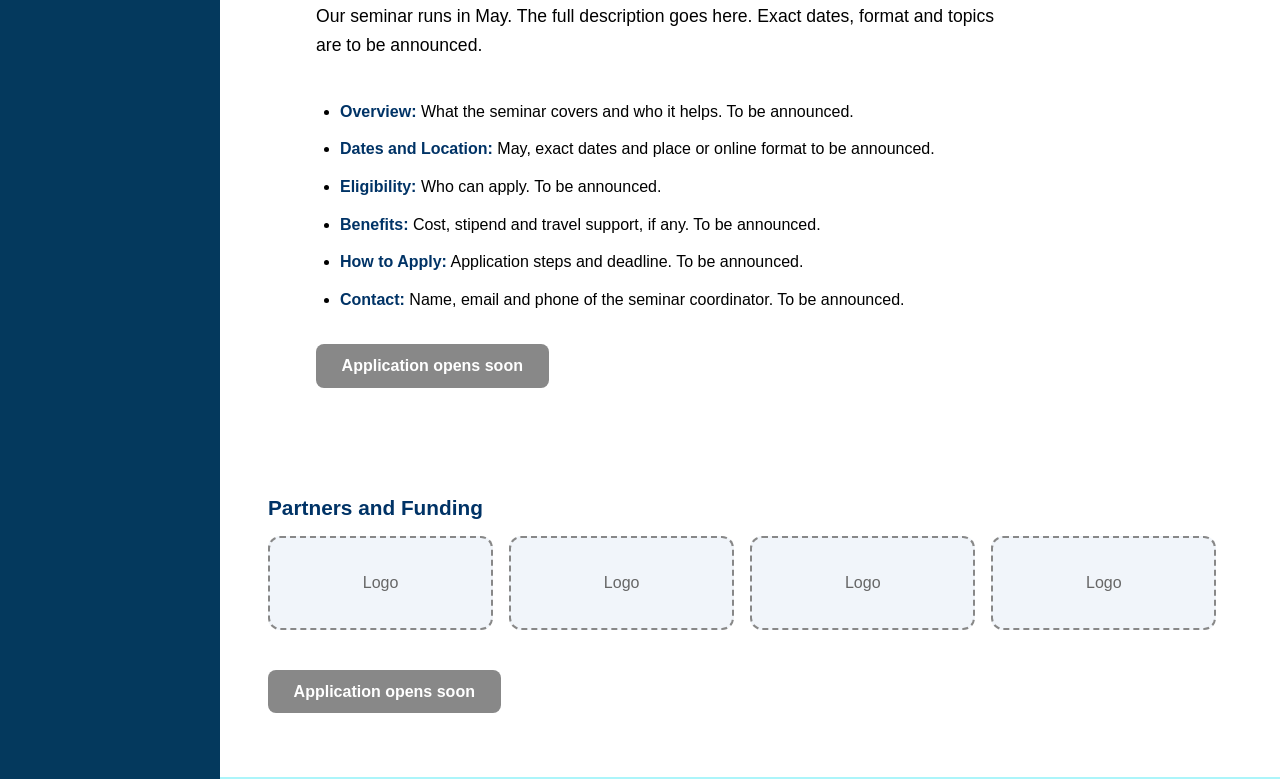
==== commit 3a33a510: "Update index.html" ====
--- a/index.html
+++ b/index.html
@@ -14,8 +14,9 @@
   <header class="banner-top" id="top">
     <div class="banner-theme">
       <img class="banner-logo" src="owlhead-logo.png" alt="FAU Owls logo">
-      <h1 class="banner-title">FAU CyberTraining Program</h1>
-      <p class="banner-subtitle">FAU AI Robotics & Cybertraining cite</p>
+      <h1 class="banner-title">AI Robotics CyberTraining Program</h1>
+      <p class="banner-subtitle">FCyberTraining: Implementation: Small: Harnessing the AI and Cyberinfrastructure Revolution for Advanced Cyber-Physical Robotics Education and Research</p>
+      
     </div>
   </header>
   <div class="bar"></div>
--- a/seminar.css
+++ b/seminar.css
@@ -108,4 +108,21 @@
   border: 2px dashed #888;
   border-radius: 12px;
   color: #666;
-}+}
+
+/* List for seminar, I kept the boc and table program incase people wanted to swap looks */
+.seminar-list {
+  max-width: 700px;
+  margin: 0 0 2rem 0;
+  padding-left: 1.5rem;
+  line-height: 1.6;
+}
+
+.seminar-list li {
+  margin-bottom: 0.75rem;
+}
+
+.seminar-label {
+  font-weight: 700;
+  color: #003366;
+}
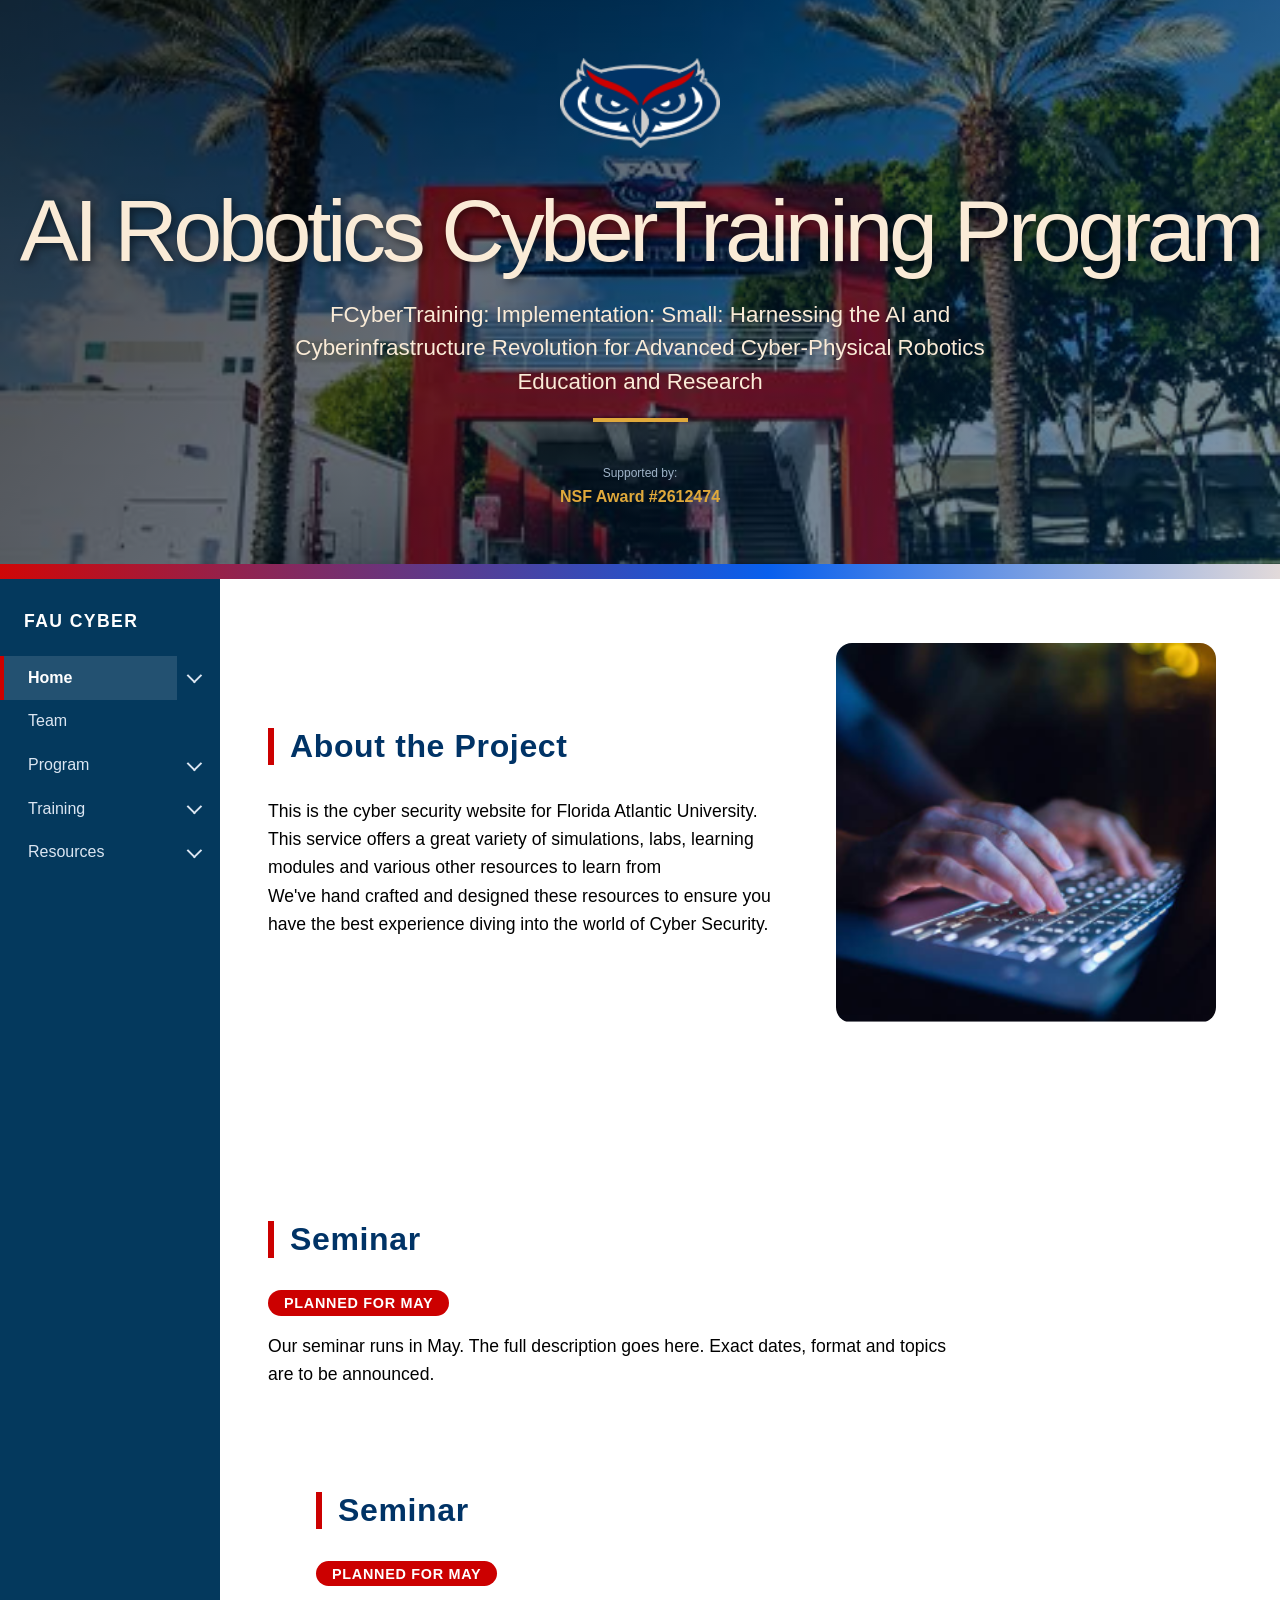
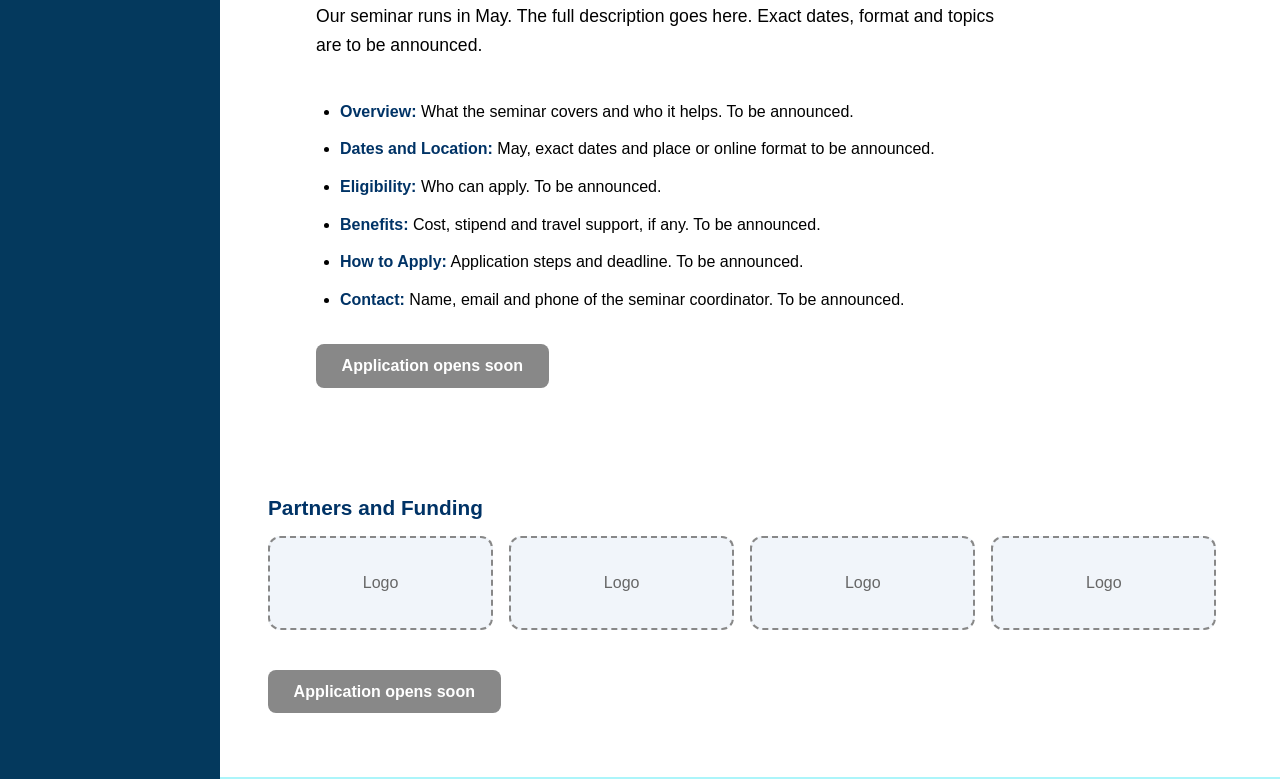
==== commit d53a4e3b: "Add files via upload" ====
--- a/index.html
+++ b/index.html
@@ -16,6 +16,9 @@
       <img class="banner-logo" src="owlhead-logo.png" alt="FAU Owls logo">
       <h1 class="banner-title">AI Robotics CyberTraining Program</h1>
       <p class="banner-subtitle">FCyberTraining: Implementation: Small: Harnessing the AI and Cyberinfrastructure Revolution for Advanced Cyber-Physical Robotics Education and Research</p>
+      <div class="banner-seperator"></div>
+      <P class="banner-supporttitle">Supported by:</P>
+      <a class="banner-award" href="https://www.nsf.gov/awardsearch/show-award?AWD_ID=2612474" target="_blank" rel="noopener">NSF Award #2612474</a>
       
     </div>
   </header>
--- a/home_screen.css
+++ b/home_screen.css
@@ -25,7 +25,6 @@
   background-repeat: no-repeat;
   background-position: center;
 }
-
 .banner-tag {
   display: inline-block;
   padding: 0.35rem 1.25rem;
@@ -37,7 +36,6 @@
   margin-bottom: 1.25rem;
   backdrop-filter: blur(4px);
 }
-
 .banner-title {
   font-size: clamp(2.5rem, 8vw, 5.5rem);
   font-weight: 500;
@@ -47,7 +45,6 @@
   letter-spacing: -0.05em;
   text-transform: capitalize;
 }
-
 .banner-subtitle {
   font-size: clamp(1rem, 2.5vw, 1.4rem);
   color: antiquewhite;
@@ -55,13 +52,30 @@
   max-width: 700px;
   margin: 0 auto;
 }
-
 .banner-logo {
   height: 90px;
   width: auto;
   margin-bottom: 2rem;
 }
-
+.banner-seperator{
+  width: 95px;
+  height: 4px;
+  margin: 1.25rem auto;
+  border: 0;
+  background-color: #e0a93b;
+}
+.banner-supporttitle{
+  margin: 1.5rem 0 0.5rem 0;
+  color:#9fb3c8;
+  font-size: 0.75rem;
+}
+.banner-award{
+  color:#e0a93b;
+  font-weight: 700;
+  text-decoration: none;
+}
+
+/* Alt Banner theme*/
 .alt-banner-theme{
   align-items: normal;
   text-align:left; 
